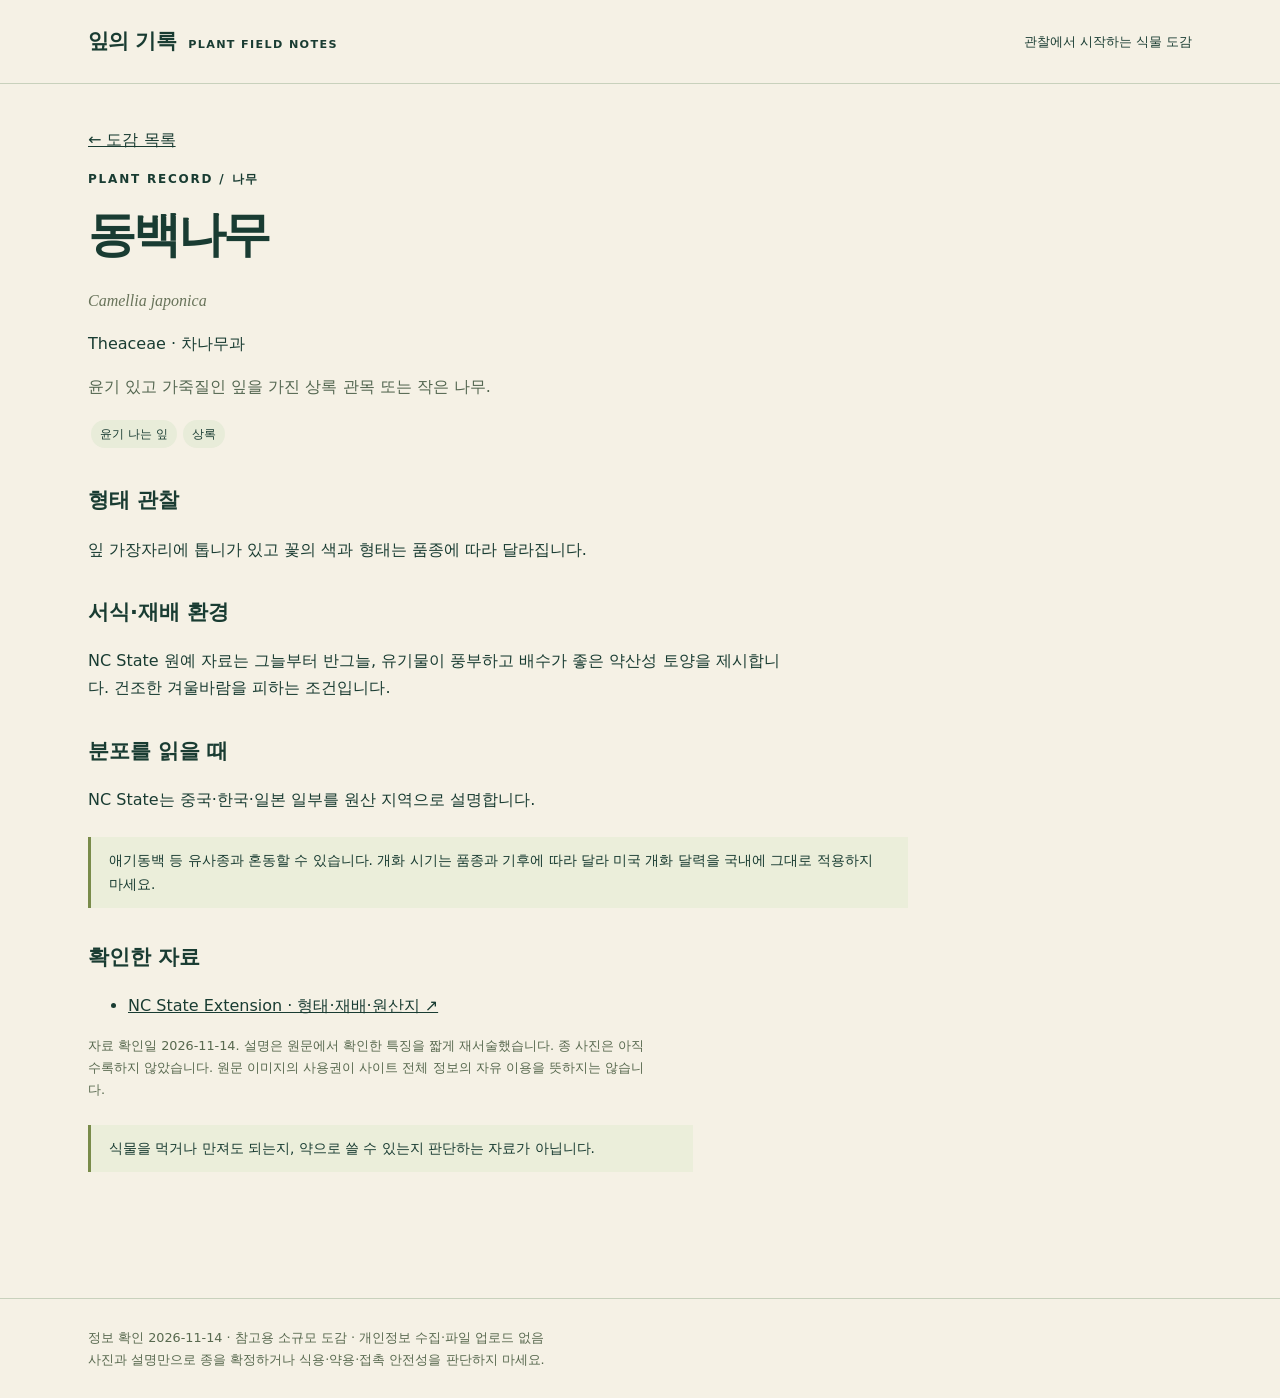
==== plants/camellia/index.html @ 768a4c85 "Expand plant records and add environment and leaf exploration" ====
<!doctype html><html lang="ko"><head><meta charset="UTF-8"><meta name="robots" content="noindex,nofollow"><meta name="viewport" content="width=device-width,initial-scale=1"><meta name="description" content="학명과 출처를 함께 확인하는 작은 식물 도감. 형태와 환경을 비교하세요."><title>동백나무 · 잎의 기록</title><link rel="stylesheet" href="../../assets/style.v2.css"></head><body><a class="skip" href="#main">본문으로</a><header><nav class="wrap"><a class="brand" href="../../index.html">잎의 기록<span>PLANT FIELD NOTES</span></a><small>관찰에서 시작하는 식물 도감</small></nav></header><main id="main" class="wrap"><article class="detail"><a class="back" href="../../index.html">← 도감 목록</a><div class="eyebrow">PLANT RECORD / 나무</div><h1>동백나무</h1><p class="latin">Camellia japonica</p><p>Theaceae · 차나무과</p><p class="intro">윤기 있고 가죽질인 잎을 가진 상록 관목 또는 작은 나무.</p><span class="tag">윤기 나는 잎</span><span class="tag">상록</span><h2>형태 관찰</h2><p>잎 가장자리에 톱니가 있고 꽃의 색과 형태는 품종에 따라 달라집니다.</p><h2>서식·재배 환경</h2><p>NC State 원예 자료는 그늘부터 반그늘, 유기물이 풍부하고 배수가 좋은 약산성 토양을 제시합니다. 건조한 겨울바람을 피하는 조건입니다.</p><h2>분포를 읽을 때</h2><p>NC State는 중국·한국·일본 일부를 원산 지역으로 설명합니다.</p><div class="notice">애기동백 등 유사종과 혼동할 수 있습니다. 개화 시기는 품종과 기후에 따라 달라 미국 개화 달력을 국내에 그대로 적용하지 마세요.</div><h2>확인한 자료</h2><ul class="source"><li><a href="https://plants.ces.ncsu.edu/plants/camellia-japonica/" rel="noopener noreferrer" target="_blank">NC State Extension · 형태·재배·원산지 ↗</a></li></ul><p class="photo-note">자료 확인일 2026-11-14. 설명은 원문에서 확인한 특징을 짧게 재서술했습니다. 종 사진은 아직 수록하지 않았습니다. 원문 이미지의 사용권이 사이트 전체 정보의 자유 이용을 뜻하지는 않습니다.</p><p class="notice">식물을 먹거나 만져도 되는지, 약으로 쓸 수 있는지 판단하는 자료가 아닙니다.</p></article></main><footer><div class="wrap">정보 확인 2026-11-14 · 참고용 소규모 도감 · 개인정보 수집·파일 업로드 없음<br>사진과 설명만으로 종을 확정하거나 식용·약용·접촉 안전성을 판단하지 마세요.</div></footer></body></html>
---- assets/style.v2.css ----
:root{color-scheme:light;--ink:#193c32;--paper:#f5f1e5;--line:#c8d1bc;--lime:#dbe9a8}*{box-sizing:border-box}body{margin:0;background:var(--paper);color:var(--ink);font-family:system-ui,'Apple SD Gothic Neo',sans-serif;line-height:1.7}a{color:inherit}button,input,select{font:inherit}button,a,input,select{touch-action:manipulation}a:focus-visible,button:focus-visible,input:focus-visible,select:focus-visible{outline:3px solid #ae6424;outline-offset:4px}.skip{position:absolute;left:1rem;top:-4rem;background:white;padding:.5rem}.skip:focus{top:0}.wrap{max-width:1160px;margin:auto;padding:0 28px}header{padding:24px 0;border-bottom:1px solid var(--line)}.brand{font-weight:800;font-size:1.3rem;text-decoration:none;letter-spacing:-.03em}.brand span{font-size:.7rem;letter-spacing:.12em;margin-left:12px}nav{display:flex;justify-content:space-between;gap:15px;align-items:center}nav small{font-size:.8rem}.hero{display:grid;grid-template-columns:1.3fr .7fr;gap:36px;padding:65px 0 48px;align-items:center}.eyebrow{letter-spacing:.15em;font-size:.75rem;font-weight:700}h1{font-size:clamp(2rem,5vw,4.3rem);line-height:1.23;letter-spacing:-.06em;margin:16px 0 23px}.intro{max-width:650px;color:#536650}.specimen{background:#dce4ca;border-radius:100% 100% 16px 16px;padding:50px 30px;text-align:center;min-height:260px;display:grid;place-content:center;border:1px solid #bdc9a9}.specimen strong{font-family:Georgia,serif;font-size:4.5rem;line-height:1.1;font-weight:400}.specimen span{font-size:.8rem;letter-spacing:.12em}.notice{border-left:3px solid #798b4a;padding:12px 18px;background:#ebeeda;font-size:.85rem;margin:24px 0}.filters{display:grid;grid-template-columns:2fr 1fr 1fr auto;gap:12px;padding:24px 0;border-top:1px solid var(--line);border-bottom:1px solid var(--line)}label{font-size:.78rem;font-weight:700;display:block}input,select{margin-top:5px;padding:12px;width:100%;border:1px solid #acbaa1;border-radius:5px;color:var(--ink);background:#fffdf5;min-width:0}button{cursor:pointer;padding:11px 18px;border:1px solid var(--ink);background:transparent;color:var(--ink);border-radius:5px;align-self:end}.result{font-size:.9rem;margin:24px 0}.grid{display:grid;grid-template-columns:repeat(2,1fr);gap:24px}.card{padding:28px;background:#fffcf2;border:1px solid var(--line);border-radius:10px;position:relative}.card h2{font-size:1.8rem;margin:12px 0 0}.latin{font-family:Georgia,serif;font-style:italic;color:#68735a;overflow-wrap:anywhere}.tag{font-size:.75rem;border-radius:20px;padding:4px 9px;background:#e8ecd9;display:inline-block;margin:3px}.card p{font-size:.95rem}.card a{font-weight:700;text-underline-offset:5px}.num{font-family:Georgia,serif;font-size:2.3rem;color:#9aa68b;float:right}.empty{padding:40px;text-align:center;border:1px dashed var(--line)}footer{margin-top:60px;border-top:1px solid var(--line);padding:28px 0;font-size:.8rem;color:#58694f}.detail{max-width:820px;padding:42px 0}.detail h1{font-size:3rem}.detail h2{font-size:1.3rem;margin-top:32px}.detail p{max-width:70ch}.source{overflow-wrap:anywhere}summary{cursor:pointer;font-weight:700}details{border:1px solid var(--line);padding:16px;margin:30px 0}.photo-note{font-size:.8rem;color:#58694f}.back{display:inline-block;margin-bottom:15px}.check{display:flex;gap:8px;align-items:center}.check input{width:auto}.comparison{margin-top:30px;overflow-x:auto}table{border-collapse:collapse;width:100%;font-size:.9rem}td,th{text-align:left;border-bottom:1px solid var(--line);padding:12px;min-width:100px}th{background:#e6ebd7}@media(max-width:650px){.wrap{padding:0 18px}.hero{grid-template-columns:1fr;padding-top:32px;gap:20px}.specimen{min-height:120px;border-radius:10px;padding:16px}.specimen strong{font-size:2.5rem}.filters{grid-template-columns:1fr 1fr}.search-label{grid-column:1/-1}.grid{grid-template-columns:1fr;gap:16px}.card{padding:22px}nav small{display:none}.brand span{font-size:.65rem}.detail h1{font-size:2.3rem}}

[hidden]{display:none!important}.filters{grid-template-columns:repeat(3,minmax(0,1fr))}.filters input,.filters select{min-width:0} @media(max-width:650px){.filters{grid-template-columns:1fr}}
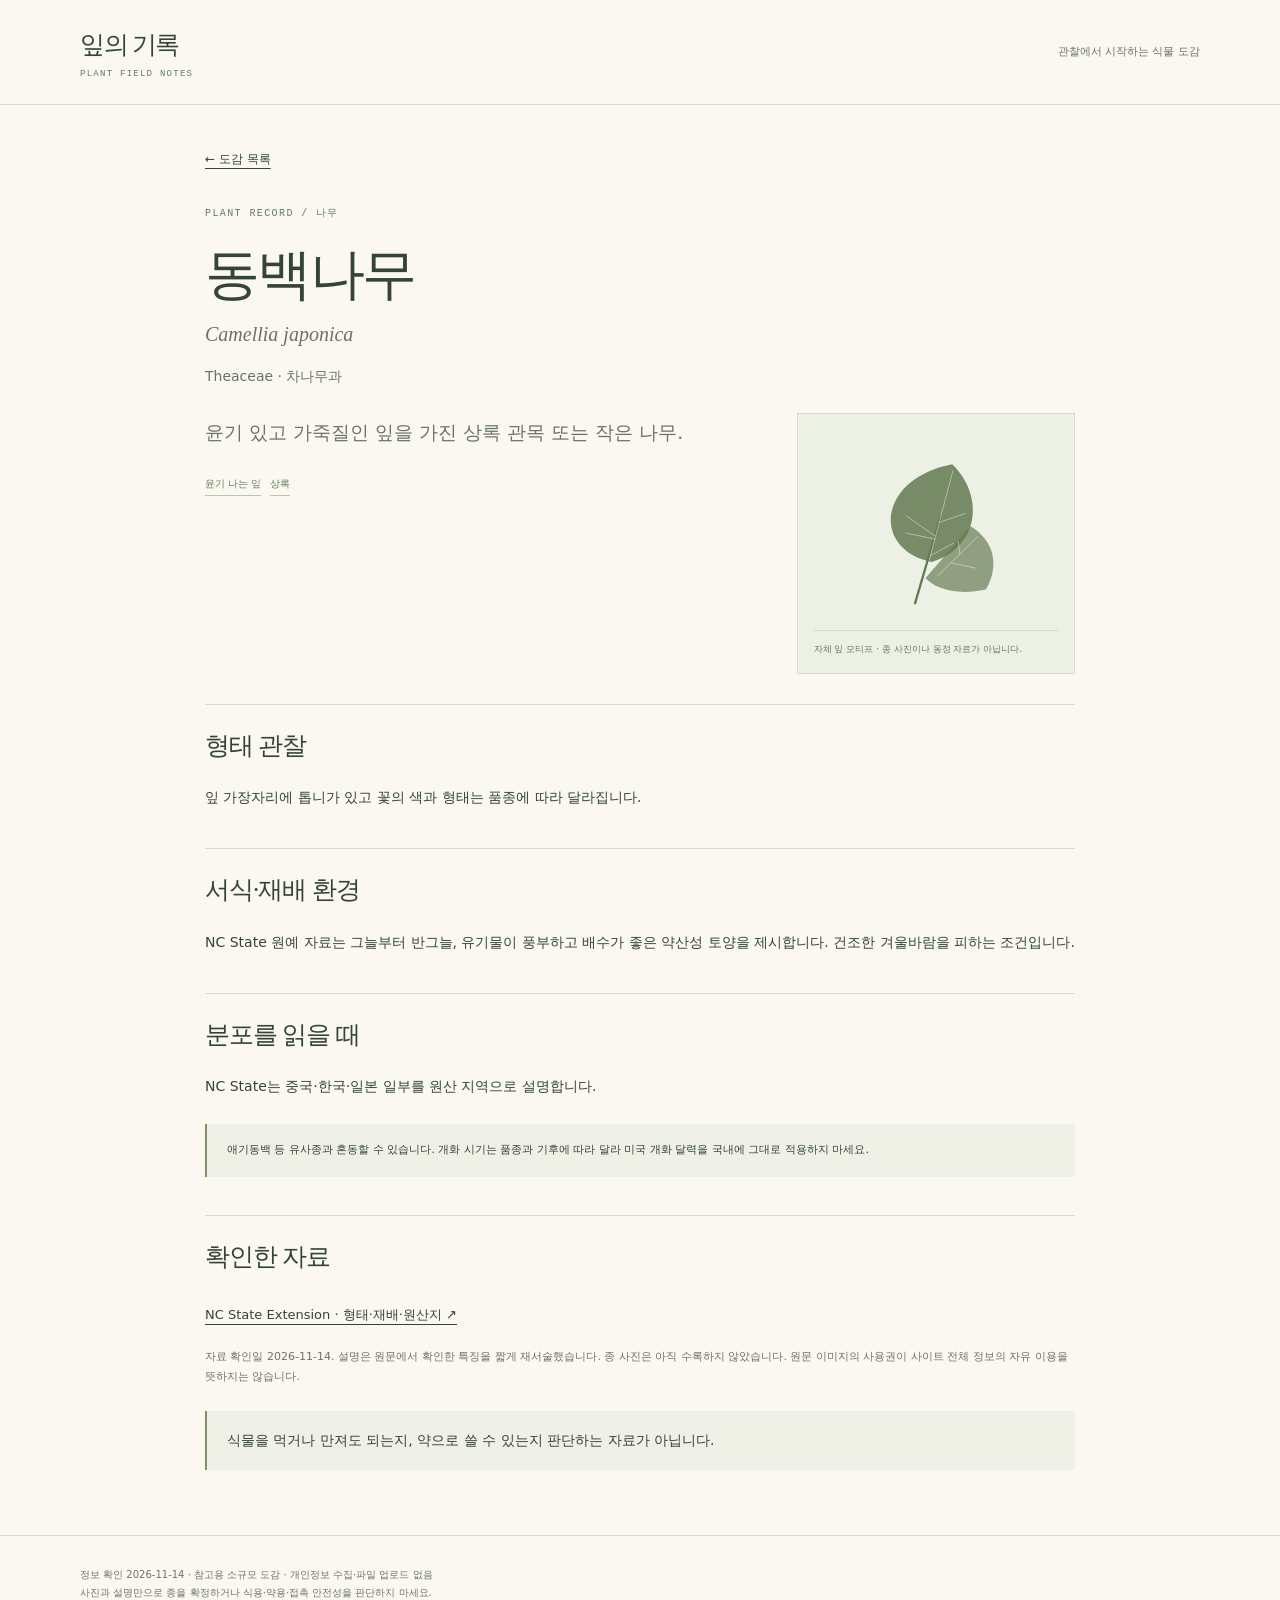
==== commit 08abde41: "Redesign Plant Atlas as an airy illustrated botanical herbarium" ====
--- a/plants/camellia/index.html
+++ b/plants/camellia/index.html
@@ -1 +1,2 @@
-<!doctype html><html lang="ko"><head><meta charset="UTF-8"><meta name="robots" content="noindex,nofollow"><meta name="viewport" content="width=device-width,initial-scale=1"><meta name="description" content="학명과 출처를 함께 확인하는 작은 식물 도감. 형태와 환경을 비교하세요."><title>동백나무 · 잎의 기록</title><link rel="stylesheet" href="../../assets/style.v2.css"></head><body><a class="skip" href="#main">본문으로</a><header><nav class="wrap"><a class="brand" href="../../index.html">잎의 기록<span>PLANT FIELD NOTES</span></a><small>관찰에서 시작하는 식물 도감</small></nav></header><main id="main" class="wrap"><article class="detail"><a class="back" href="../../index.html">← 도감 목록</a><div class="eyebrow">PLANT RECORD / 나무</div><h1>동백나무</h1><p class="latin">Camellia japonica</p><p>Theaceae · 차나무과</p><p class="intro">윤기 있고 가죽질인 잎을 가진 상록 관목 또는 작은 나무.</p><span class="tag">윤기 나는 잎</span><span class="tag">상록</span><h2>형태 관찰</h2><p>잎 가장자리에 톱니가 있고 꽃의 색과 형태는 품종에 따라 달라집니다.</p><h2>서식·재배 환경</h2><p>NC State 원예 자료는 그늘부터 반그늘, 유기물이 풍부하고 배수가 좋은 약산성 토양을 제시합니다. 건조한 겨울바람을 피하는 조건입니다.</p><h2>분포를 읽을 때</h2><p>NC State는 중국·한국·일본 일부를 원산 지역으로 설명합니다.</p><div class="notice">애기동백 등 유사종과 혼동할 수 있습니다. 개화 시기는 품종과 기후에 따라 달라 미국 개화 달력을 국내에 그대로 적용하지 마세요.</div><h2>확인한 자료</h2><ul class="source"><li><a href="https://plants.ces.ncsu.edu/plants/camellia-japonica/" rel="noopener noreferrer" target="_blank">NC State Extension · 형태·재배·원산지 ↗</a></li></ul><p class="photo-note">자료 확인일 2026-11-14. 설명은 원문에서 확인한 특징을 짧게 재서술했습니다. 종 사진은 아직 수록하지 않았습니다. 원문 이미지의 사용권이 사이트 전체 정보의 자유 이용을 뜻하지는 않습니다.</p><p class="notice">식물을 먹거나 만져도 되는지, 약으로 쓸 수 있는지 판단하는 자료가 아닙니다.</p></article></main><footer><div class="wrap">정보 확인 2026-11-14 · 참고용 소규모 도감 · 개인정보 수집·파일 업로드 없음<br>사진과 설명만으로 종을 확정하거나 식용·약용·접촉 안전성을 판단하지 마세요.</div></footer></body></html>+<!doctype html>
+<html lang="ko"><head><meta charset="UTF-8"><meta name="robots" content="noindex,nofollow"><meta name="viewport" content="width=device-width,initial-scale=1"><meta name="description" content="학명과 출처를 함께 확인하는 작은 식물 도감. 형태와 환경을 비교하세요."><title>동백나무 · 잎의 기록</title><link rel="stylesheet" href="../../assets/herbarium-v3.css"></head><body><a class="skip" href="#main">본문으로</a><header><nav class="wrap"><a class="brand" href="../../index.html">잎의 기록<span>PLANT FIELD NOTES</span></a><small>관찰에서 시작하는 식물 도감</small></nav></header><main id="main" class="wrap"><article class="detail"><a class="back" href="../../index.html">← 도감 목록</a><div class="eyebrow">PLANT RECORD / 나무</div><h1>동백나무</h1><p class="latin">Camellia japonica</p><p>Theaceae · 차나무과</p><figure class="detail-specimen"><svg class="leaf-art" viewBox="0 0 320 240" aria-hidden="true" focusable="false"><use href="../../assets/leaves-v3.svg#camellia"></use></svg><figcaption>자체 잎 모티프 · 종 사진이나 동정 자료가 아닙니다.</figcaption></figure><p class="intro">윤기 있고 가죽질인 잎을 가진 상록 관목 또는 작은 나무.</p><span class="tag">윤기 나는 잎</span><span class="tag">상록</span><h2>형태 관찰</h2><p>잎 가장자리에 톱니가 있고 꽃의 색과 형태는 품종에 따라 달라집니다.</p><h2>서식·재배 환경</h2><p>NC State 원예 자료는 그늘부터 반그늘, 유기물이 풍부하고 배수가 좋은 약산성 토양을 제시합니다. 건조한 겨울바람을 피하는 조건입니다.</p><h2>분포를 읽을 때</h2><p>NC State는 중국·한국·일본 일부를 원산 지역으로 설명합니다.</p><div class="notice">애기동백 등 유사종과 혼동할 수 있습니다. 개화 시기는 품종과 기후에 따라 달라 미국 개화 달력을 국내에 그대로 적용하지 마세요.</div><h2>확인한 자료</h2><ul class="source"><li><a href="https://plants.ces.ncsu.edu/plants/camellia-japonica/" rel="noopener noreferrer" target="_blank">NC State Extension · 형태·재배·원산지 ↗</a></li></ul><p class="photo-note">자료 확인일 2026-11-14. 설명은 원문에서 확인한 특징을 짧게 재서술했습니다. 종 사진은 아직 수록하지 않았습니다. 원문 이미지의 사용권이 사이트 전체 정보의 자유 이용을 뜻하지는 않습니다.</p><p class="notice">식물을 먹거나 만져도 되는지, 약으로 쓸 수 있는지 판단하는 자료가 아닙니다.</p></article></main><footer><div class="wrap">정보 확인 2026-11-14 · 참고용 소규모 도감 · 개인정보 수집·파일 업로드 없음<br>사진과 설명만으로 종을 확정하거나 식용·약용·접촉 안전성을 판단하지 마세요.</div></footer></body></html>
--- a/assets/herbarium-v3.css
+++ b/assets/herbarium-v3.css
@@ -0,0 +1,3 @@
+:root{color-scheme:light;--paper:#faf8f0;--ink:#344538;--sage:#647b61;--soft:#e8ecdf;--line:#d7ddcd;--muted:#6a7465;--rust:#9b533d}*{box-sizing:border-box}html{scroll-behavior:smooth;scroll-padding-top:20px}body{margin:0;background:var(--paper);color:var(--ink);font:15px/1.8 system-ui,-apple-system,'Noto Sans KR',sans-serif}a{color:inherit;text-underline-offset:5px}a:hover{color:var(--rust)}button,input,select{font:inherit;color:inherit}a,button,input,select{touch-action:manipulation}a:focus-visible,button:focus-visible,input:focus-visible,select:focus-visible,summary:focus-visible{outline:3px solid var(--rust);outline-offset:4px}[hidden]{display:none!important}.skip{position:absolute;top:-100px;left:20px;background:white;padding:14px;z-index:10}.skip:focus{top:10px}.wrap{max-width:1210px;margin:auto;padding-inline:45px}header{border-bottom:1px solid var(--line)}nav{display:flex;justify-content:space-between;align-items:center;min-height:104px}.brand{text-decoration:none;font-family:Georgia,'Noto Serif KR',serif;font-size:25px;letter-spacing:-.06em}.brand span{display:block;font-family:ui-monospace,monospace;font-size:9px;letter-spacing:.14em;margin-top:-1px;color:var(--sage)}nav small{font-size:11px;color:var(--muted)}.eyebrow{font:10px ui-monospace,monospace;letter-spacing:.14em;color:var(--sage)}.hero{display:grid;grid-template-columns:1.2fr 1fr;align-items:center;gap:70px;padding-block:68px 55px}.hero h1{font-family:Georgia,'Noto Serif KR',serif;font-weight:500;font-size:clamp(36px,4.4vw,58px);line-height:1.45;letter-spacing:-.055em;margin:24px 0}.intro{font-size:15px;color:var(--muted);line-height:2;max-width:540px}.hero-link{display:inline-flex;align-items:center;gap:55px;font-size:12px;text-decoration:none;border-bottom:1px solid var(--ink);padding-block:10px;margin-top:15px}.hero-link span{font-size:23px}.specimen{position:relative;background:#edf0e5;border:1px solid #d2d9c6;transform:rotate(3deg);padding:26px 27px 22px;box-shadow:9px 10px 0 #e6e5d7;display:grid;grid-template-columns:1fr auto;align-items:end;gap:0 12px;min-height:355px}.sheet-label{grid-column:1/-1;font:9px ui-monospace,monospace;letter-spacing:.1em;border-bottom:1px solid #cdd6bf;padding-bottom:10px}.specimen .leaf-art{height:230px;width:100%;grid-column:1/-1;color:#647744}.specimen strong{font:40px Georgia,serif;grid-column:2;grid-row:3;font-weight:400}.specimen>span:not(.sheet-label){font:9px ui-monospace,monospace;letter-spacing:.08em}.illustration-note{grid-column:1/-1;font-size:9px;color:var(--muted);border-top:1px solid #cdd6bf;padding-top:10px;margin-top:10px}.notice{font-size:11px;line-height:1.9;background:#eff0e6;border-left:2px solid #82916d;padding:16px 20px;margin-bottom:35px}.collection-title{display:flex;align-items:end;justify-content:space-between;gap:20px;margin-top:65px;margin-bottom:26px}.collection-title h2{font-family:Georgia,'Noto Serif KR',serif;font-size:28px;line-height:1.5;font-weight:500;letter-spacing:-.045em;margin:15px 0 0}.collection-title>span{font-size:11px;color:var(--muted);padding-bottom:5px}.filters{display:grid;grid-template-columns:repeat(4,minmax(0,1fr)) auto;gap:14px;padding:24px 0;border-block:1px solid var(--line);align-items:end}.filters label{font-size:10px;font-weight:600;display:block}.filters .search-label{grid-column:1/-1}.filters input,.filters select{margin-top:8px;display:block;height:44px;width:100%;min-width:0;border:1px solid #c7cfbb;background:#fffef8;border-radius:0;padding:10px 12px;font-size:13px}.filters button{cursor:pointer;min-height:44px;padding:8px 18px;background:var(--ink);color:var(--paper);border:1px solid var(--ink);border-radius:0;font-size:12px}.filters button:hover{background:var(--sage)}.result{font:11px ui-monospace,monospace;margin:27px 0}.grid{display:grid;grid-template-columns:repeat(3,minmax(0,1fr));gap:30px 25px}.card{position:relative;min-width:0;border:1px solid var(--line);background:#fffef9;padding:0 22px 18px}.leaf-plate{position:relative;margin:0 -22px 22px;background:#edf0e4;border-bottom:1px solid var(--line);height:218px;overflow:hidden}.leaf-plate:before{content:'';position:absolute;inset:16px;border:1px solid #b8c3a855}.leaf-art{width:100%;height:100%;display:block;color:#637951}.leaf-plate>span{position:absolute;left:16px;bottom:12px;font:8px ui-monospace,monospace;letter-spacing:.07em;color:#6b795d}.card:nth-child(2n) .leaf-plate{background:#f1eee0}.card:nth-child(3n) .leaf-plate{background:#e7eee5}.card:nth-child(4) .leaf-art{color:#86774e}.card:nth-child(6) .leaf-art{color:#9b644a}.num{position:absolute;top:18px;left:18px;font:11px ui-monospace,monospace;color:var(--muted)}.tag{display:inline-block;border-bottom:1px solid #bbc7ad;padding-bottom:2px;margin-right:9px;font-size:10px;color:var(--sage)}.card h2{font-family:Georgia,'Noto Serif KR',serif;font-size:25px;font-weight:500;letter-spacing:-.04em;line-height:1.5;margin:13px 0 2px}.latin{font:italic 13px/1.6 Georgia,serif;color:var(--muted);overflow-wrap:anywhere}.card p{font-size:12px;min-height:65px;margin-block:16px}.card>a{display:inline-block;font-size:11px;text-decoration:none;border-bottom:1px solid var(--sage);padding-bottom:3px;margin-bottom:18px}.check{font-size:11px;display:flex;align-items:center;gap:9px;border-top:1px solid var(--line);padding-top:13px;cursor:pointer}.check input{width:15px;height:15px;accent-color:var(--sage);margin:0}.card:has(.compare:checked){outline:2px solid var(--sage);outline-offset:3px}.comparison{margin-block:60px 42px;padding:28px;background:#edf0e7;border:1px solid var(--line)}.comparison h2{font-family:Georgia,'Noto Serif KR',serif;font-size:27px;letter-spacing:-.04em;font-weight:500;margin:0}.comparison>p{font-size:12px;color:var(--muted)}#comparison{max-width:100%;overflow-x:auto}table{border-collapse:collapse;width:100%;min-width:580px;font-size:12px;margin-top:25px}caption{text-align:left;font-size:11px;margin-bottom:14px}th,td{text-align:left;vertical-align:top;border:1px solid #cad4bf;padding:13px;min-width:115px}th{font-weight:600;background:#e2e8d8;width:115px}td{background:#fffef8}details{margin-bottom:50px;border-block:1px solid var(--line);padding-block:20px}summary{cursor:pointer;font-size:14px}details p{font-size:12px;color:var(--muted);max-width:800px}footer{border-top:1px solid var(--line);padding-block:30px 38px;color:var(--muted);font-size:10px}.empty{font-size:13px;text-align:center;padding:40px 20px;border:1px dashed var(--line)}.detail{max-width:870px;margin:40px auto 65px}.back{font-size:12px;display:inline-block;margin-bottom:35px}.detail h1{font:500 clamp(36px,5vw,55px)/1.4 Georgia,'Noto Serif KR',serif;letter-spacing:-.05em;margin:16px 0 3px}.detail .latin{font-size:20px;margin-block:5px}.detail>.latin+p{font-size:12px;color:var(--muted)}.detail-specimen{float:right;width:32%;background:#edf0e5;padding:16px;border:1px solid var(--line);margin:10px 0 30px 35px}.detail-specimen .leaf-art{height:200px}.detail-specimen figcaption{font-size:9px;color:var(--muted);border-top:1px solid var(--line);padding-top:10px}.detail .intro{font-size:19px;line-height:1.9;max-width:none;margin-top:25px}.detail h2{clear:both;font:500 25px/1.5 Georgia,'Noto Serif KR',serif;letter-spacing:-.04em;margin-top:38px;padding-top:22px;border-top:1px solid var(--line)}.detail p:not(.intro):not(.latin){font-size:14px;overflow-wrap:anywhere}.detail .notice{margin-top:25px}.source{list-style:none;padding:0;font-size:13px}.source li{padding-block:7px}.detail .photo-note{font-size:11px!important;color:var(--muted)}@media(max-width:1000px){.wrap{padding-inline:30px}.hero{gap:40px}.hero h1{font-size:43px}.specimen{padding-inline:20px;min-height:330px}.specimen .leaf-art{height:210px}.collection-title h2{font-size:25px}.grid{gap:20px}.card{padding-inline:17px}.leaf-plate{margin-inline:-17px}.card h2{font-size:23px}.card p{min-height:85px}}@media(max-width:760px){.wrap{padding-inline:22px}nav{min-height:85px}nav small{max-width:115px;text-align:right;font-size:10px}.hero{grid-template-columns:1fr;gap:35px;padding-block:38px 40px}.hero h1{font-size:42px}.hero .intro{font-size:14px}.specimen{max-width:400px;width:90%;justify-self:center;transform:rotate(2deg);min-height:300px}.specimen .leaf-art{height:190px}.collection-title{display:block;margin-top:44px}.collection-title>span{display:block;margin-top:12px}.collection-title h2{font-size:27px}.filters{grid-template-columns:repeat(2,minmax(0,1fr));gap:14px}.filters button{grid-column:1/-1}.grid{grid-template-columns:repeat(2,minmax(0,1fr));gap:20px 16px}.leaf-plate{height:190px}.card p{min-height:90px}.comparison{padding:22px;margin-top:40px}.detail-specimen{width:40%;margin-left:22px}.detail-specimen .leaf-art{height:175px}.detail .intro{font-size:17px}}@media(max-width:480px){.hero h1{font-size:36px}.hero .eyebrow{font-size:9px}.brand{font-size:23px}.specimen{width:91%}.notice{font-size:10px;padding:14px}.collection-title h2{font-size:24px}.grid{grid-template-columns:1fr}.leaf-plate{height:240px}.leaf-art{max-width:330px;margin:auto}.card{padding-inline:23px}.leaf-plate{margin-inline:-23px}.card h2{font-size:27px}.card p{min-height:0;font-size:13px}.card>a{font-size:12px}.check{font-size:12px}.comparison h2{font-size:24px}.detail h1{font-size:38px}.detail .latin{font-size:18px}.detail-specimen{float:none;width:100%;margin:25px 0}.detail-specimen .leaf-art{height:225px}.detail h2{font-size:23px}.detail p:not(.intro):not(.latin){font-size:13px}}@media(prefers-reduced-motion:reduce){html{scroll-behavior:auto}}
+
+.check{min-height:44px}summary{min-height:44px;padding-block:8px}
